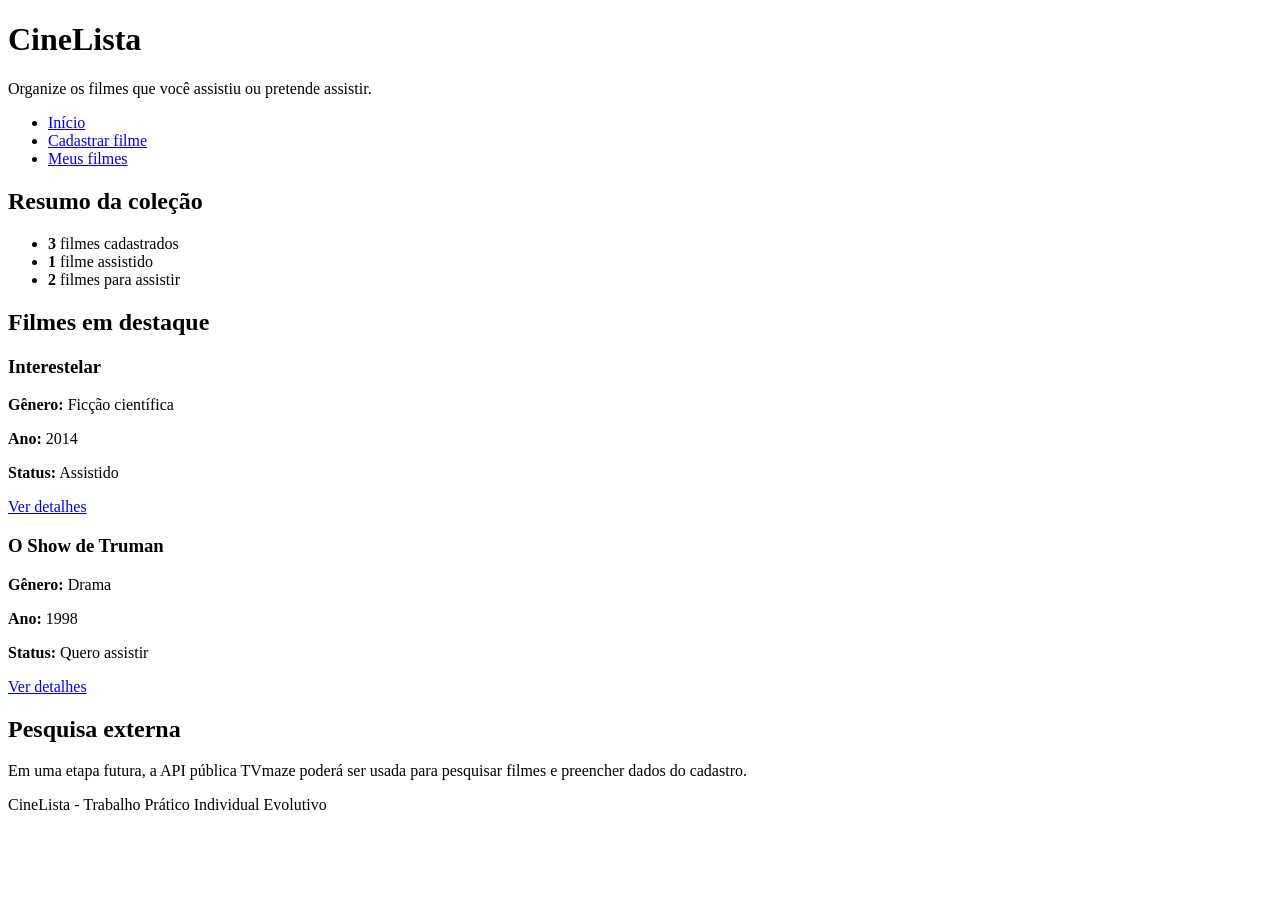
==== index.html @ a992fc0c "feat: cria estrutura inicial e pagina principal" ====
<!DOCTYPE html>
<html lang="pt-BR">
<head>
  <meta charset="UTF-8">
  <meta name="viewport" content="width=device-width, initial-scale=1.0">
  <meta name="description" content="Sistema pessoal para organizar filmes assistidos e filmes que o usuário pretende assistir.">
  <title>CineLista | Início</title>
</head>
<body>
  <header>
    <h1>CineLista</h1>
    <p>Organize os filmes que você assistiu ou pretende assistir.</p>

    <nav aria-label="Navegação principal">
      <ul>
        <li><a href="index.html">Início</a></li>
        <li><a href="pages/cadastro.html">Cadastrar filme</a></li>
        <li><a href="pages/filmes.html">Meus filmes</a></li>
      </ul>
    </nav>
  </header>

  <main>
    <section aria-labelledby="resumo-titulo">
      <h2 id="resumo-titulo">Resumo da coleção</h2>
      <ul>
        <li><strong>3</strong> filmes cadastrados</li>
        <li><strong>1</strong> filme assistido</li>
        <li><strong>2</strong> filmes para assistir</li>
      </ul>
    </section>

    <section aria-labelledby="destaques-titulo">
      <h2 id="destaques-titulo">Filmes em destaque</h2>

      <article>
        <h3>Interestelar</h3>
        <p><strong>Gênero:</strong> Ficção científica</p>
        <p><strong>Ano:</strong> 2014</p>
        <p><strong>Status:</strong> Assistido</p>
        <a href="pages/detalhes.html">Ver detalhes</a>
      </article>

      <article>
        <h3>O Show de Truman</h3>
        <p><strong>Gênero:</strong> Drama</p>
        <p><strong>Ano:</strong> 1998</p>
        <p><strong>Status:</strong> Quero assistir</p>
        <a href="pages/detalhes.html">Ver detalhes</a>
      </article>
    </section>

    <aside aria-labelledby="api-titulo">
      <h2 id="api-titulo">Pesquisa externa</h2>
      <p>Em uma etapa futura, a API pública TVmaze poderá ser usada para pesquisar filmes e preencher dados do cadastro.</p>
    </aside>
  </main>

  <footer>
    <p>CineLista - Trabalho Prático Individual Evolutivo</p>
  </footer>
</body>
</html>
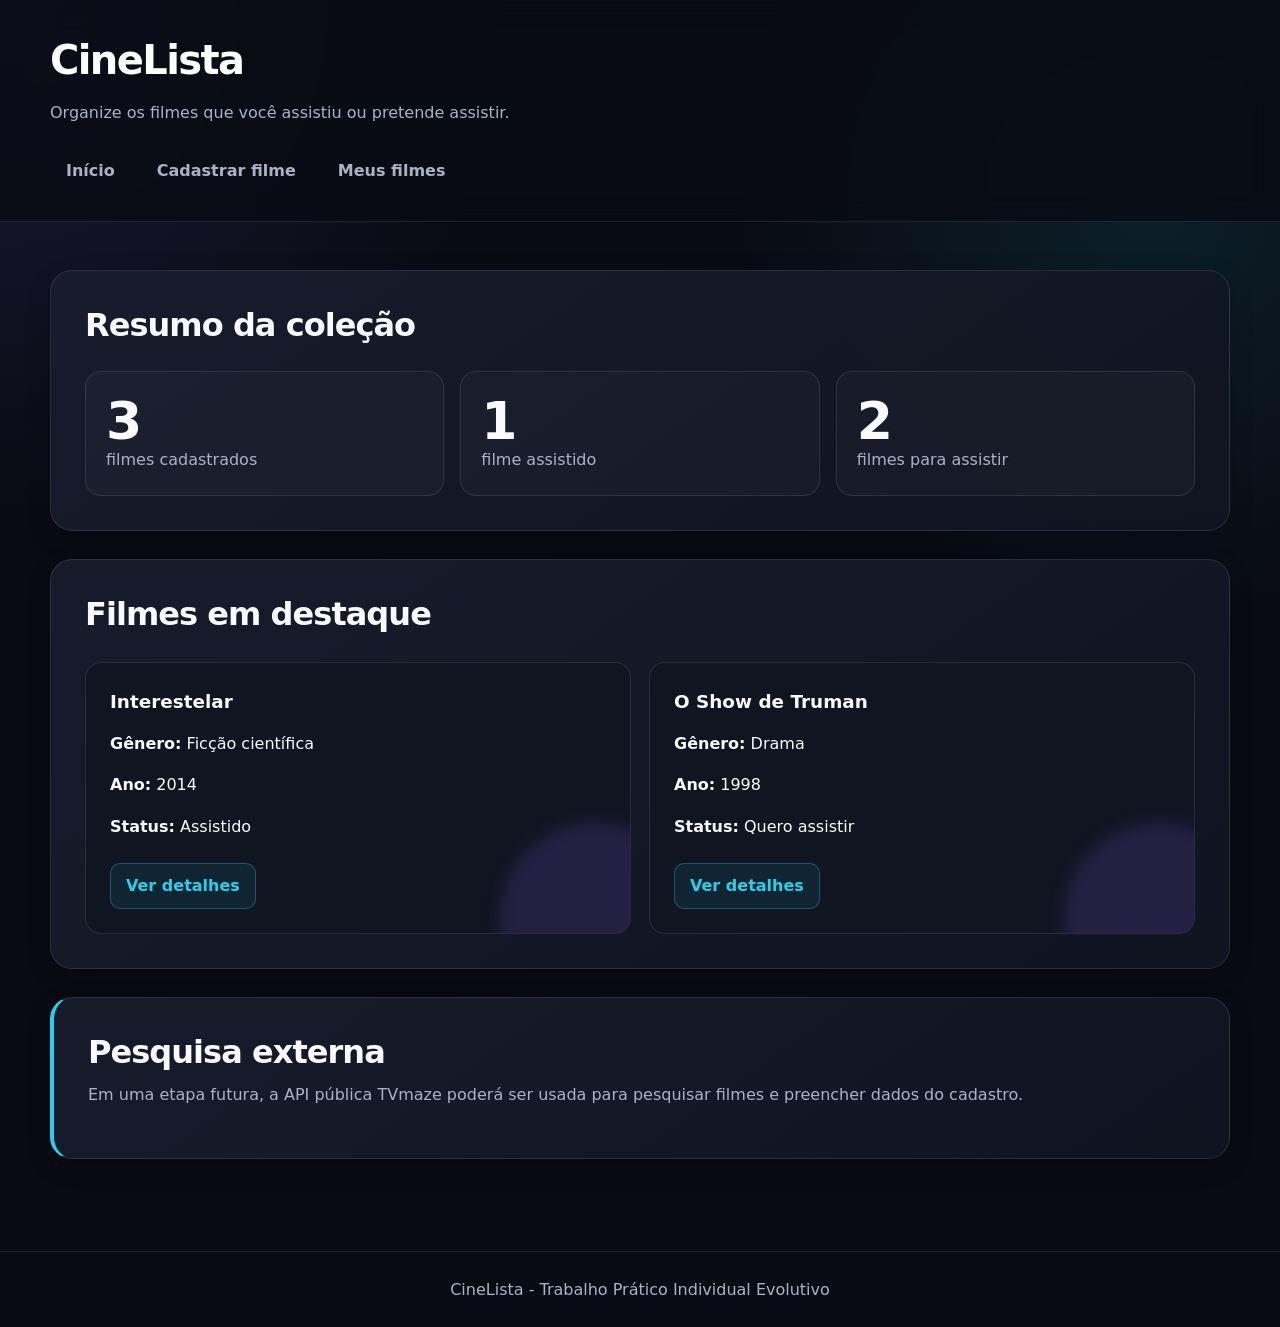
==== commit 52504638: "style: adiciona as estilizações da página inicial" ====
--- a/index.html
+++ b/index.html
@@ -4,6 +4,7 @@
   <meta charset="UTF-8">
   <meta name="viewport" content="width=device-width, initial-scale=1.0">
   <meta name="description" content="Sistema pessoal para organizar filmes assistidos e filmes que o usuário pretende assistir.">
+  <link rel="stylesheet" href="assets/css/index.css">
   <title>CineLista | Início</title>
 </head>
 <body>
@@ -14,8 +15,8 @@
     <nav aria-label="Navegação principal">
       <ul>
         <li><a href="index.html">Início</a></li>
-        <li><a href="pages/cadastro.html">Cadastrar filme</a></li>
-        <li><a href="pages/filmes.html">Meus filmes</a></li>
+        <li><a href="cadastro.html">Cadastrar filme</a></li>
+        <li><a href="filmes.html">Meus filmes</a></li>
       </ul>
     </nav>
   </header>
@@ -46,7 +47,7 @@
         <p><strong>Gênero:</strong> Drama</p>
         <p><strong>Ano:</strong> 1998</p>
         <p><strong>Status:</strong> Quero assistir</p>
-        <a href="pages/detalhes.html">Ver detalhes</a>
+        <a href="detalhes.html">Ver detalhes</a>
       </article>
     </section>
 
--- a/assets/css/index.css
+++ b/assets/css/index.css
@@ -0,0 +1,672 @@
+:root {
+  --color-bg: #090b13;
+  --color-surface: #111522;
+  --color-surface-soft: #181d2d;
+  --color-surface-hover: #20263a;
+  --color-primary: #8b5cf6;
+  --color-primary-hover: #7c3aed;
+  --color-secondary: #22d3ee;
+  --color-text: #f8fafc;
+  --color-text-soft: #aab3c5;
+  --color-border: rgba(255, 255, 255, 0.10);
+  --color-danger: #f43f5e;
+  --color-danger-hover: #e11d48;
+  --color-success: #34d399;
+  --shadow-sm: 0 8px 24px rgba(0, 0, 0, 0.18);
+  --shadow-md: 0 18px 45px rgba(0, 0, 0, 0.28);
+  --radius-sm: 10px;
+  --radius-md: 16px;
+  --radius-lg: 22px;
+  --container: 1180px;
+  --transition: 180ms ease;
+}
+
+* {
+  box-sizing: border-box;
+}
+
+html {
+  scroll-behavior: smooth;
+  color-scheme: dark;
+}
+
+body {
+  min-height: 100vh;
+  margin: 0;
+  display: flex;
+  flex-direction: column;
+  overflow-x: hidden;
+  font-family: 'Inter', system-ui, -apple-system, BlinkMacSystemFont, 'Segoe UI', sans-serif;
+  color: var(--color-text);
+  background:
+    radial-gradient(circle at top left, rgba(139, 92, 246, 0.16), transparent 32rem),
+    radial-gradient(circle at 90% 15%, rgba(34, 211, 238, 0.10), transparent 26rem),
+    var(--color-bg);
+  line-height: 1.6;
+}
+
+::selection {
+  color: #fff;
+  background: var(--color-primary);
+}
+
+a {
+  color: var(--color-secondary);
+  text-decoration: none;
+  transition: color var(--transition), background-color var(--transition), transform var(--transition);
+}
+
+a:hover {
+  color: #a5f3fc;
+}
+
+button,
+input,
+select,
+textarea {
+  font: inherit;
+}
+
+button,
+a {
+  -webkit-tap-highlight-color: transparent;
+}
+
+body > header {
+  padding: 28px max(24px, calc((100% - var(--container)) / 2));
+  border-bottom: 1px solid var(--color-border);
+  background: rgba(9, 11, 19, 0.82);
+  backdrop-filter: blur(16px);
+}
+
+body > header h1 {
+  margin: 0;
+  font-size: clamp(1.75rem, 4vw, 2.5rem);
+  font-weight: 800;
+  letter-spacing: -0.04em;
+  background: linear-gradient(135deg, #fff 20%, #c4b5fd 68%, #67e8f9);
+  -webkit-background-clip: text;
+  background-clip: text;
+  color: transparent;
+}
+
+body > header > p {
+  max-width: 650px;
+  margin: 8px 0 0;
+  color: var(--color-text-soft);
+}
+
+nav {
+  margin-top: 22px;
+}
+
+nav ul {
+  display: flex;
+  flex-wrap: wrap;
+  gap: 10px;
+  margin: 0;
+  padding: 0;
+  list-style: none;
+}
+
+nav a {
+  display: inline-flex;
+  align-items: center;
+  min-height: 42px;
+  padding: 9px 15px;
+  border: 1px solid transparent;
+  border-radius: 999px;
+  color: var(--color-text-soft);
+  font-weight: 600;
+}
+
+nav a:hover,
+nav a:focus-visible {
+  color: var(--color-text);
+  border-color: var(--color-border);
+  background: var(--color-surface-soft);
+  outline: none;
+  transform: translateY(-1px);
+}
+
+main {
+  width: min(calc(100% - 48px), var(--container));
+  margin: 0 auto;
+  padding: 48px 0 64px;
+  flex: 1;
+}
+
+main > section,
+main > article,
+main > aside {
+  margin-bottom: 28px;
+  padding: clamp(22px, 4vw, 34px);
+  border: 1px solid var(--color-border);
+  border-radius: var(--radius-lg);
+  background: linear-gradient(145deg, rgba(24, 29, 45, 0.94), rgba(17, 21, 34, 0.94));
+  box-shadow: var(--shadow-sm);
+}
+
+main > section:hover,
+main > article:hover {
+  border-color: rgba(139, 92, 246, 0.28);
+}
+
+h2,
+h3,
+p {
+  margin-top: 0;
+}
+
+h2 {
+  margin-bottom: 10px;
+  font-size: clamp(1.35rem, 3vw, 2rem);
+  line-height: 1.25;
+  letter-spacing: -0.03em;
+}
+
+h3 {
+  margin-bottom: 14px;
+  font-size: 1.15rem;
+}
+
+section > p,
+article header p,
+aside p {
+  color: var(--color-text-soft);
+}
+
+/* Página inicial */
+section[aria-labelledby='resumo-titulo'] ul {
+  display: grid;
+  grid-template-columns: repeat(3, minmax(0, 1fr));
+  gap: 16px;
+  margin: 26px 0 0;
+  padding: 0;
+  list-style: none;
+}
+
+section[aria-labelledby='resumo-titulo'] li {
+  min-height: 125px;
+  display: flex;
+  flex-direction: column;
+  justify-content: center;
+  padding: 20px;
+  border: 1px solid var(--color-border);
+  border-radius: var(--radius-md);
+  color: var(--color-text-soft);
+  background: rgba(255, 255, 255, 0.025);
+}
+
+section[aria-labelledby='resumo-titulo'] strong {
+  display: block;
+  font-size: clamp(2rem, 5vw, 3.25rem);
+  line-height: 1;
+  color: var(--color-text);
+}
+
+section[aria-labelledby='destaques-titulo'] {
+  display: grid;
+  grid-template-columns: repeat(2, minmax(0, 1fr));
+  gap: 18px;
+}
+
+section[aria-labelledby='destaques-titulo'] > h2 {
+  grid-column: 1 / -1;
+}
+
+section[aria-labelledby='destaques-titulo'] article {
+  position: relative;
+  min-height: 250px;
+  padding: 24px;
+  overflow: hidden;
+  border: 1px solid var(--color-border);
+  border-radius: var(--radius-md);
+  background: var(--color-surface);
+}
+
+section[aria-labelledby='destaques-titulo'] article::after {
+  content: '';
+  position: absolute;
+  right: -60px;
+  bottom: -80px;
+  width: 190px;
+  height: 190px;
+  border-radius: 50%;
+  background: rgba(139, 92, 246, 0.16);
+  filter: blur(8px);
+}
+
+section[aria-labelledby='destaques-titulo'] article > * {
+  position: relative;
+  z-index: 1;
+}
+
+section[aria-labelledby='destaques-titulo'] article a,
+main > article > p:last-child a {
+  display: inline-flex;
+  align-items: center;
+  justify-content: center;
+  min-height: 42px;
+  margin-top: 8px;
+  padding: 9px 15px;
+  border: 1px solid rgba(34, 211, 238, 0.3);
+  border-radius: var(--radius-sm);
+  font-weight: 700;
+  background: rgba(34, 211, 238, 0.08);
+}
+
+aside {
+  border-left: 4px solid var(--color-secondary) !important;
+}
+
+/* Formulários */
+form {
+  margin-top: 26px;
+}
+
+form p {
+  margin-bottom: 20px;
+}
+
+label {
+  display: inline-block;
+  margin-bottom: 8px;
+  color: var(--color-text);
+  font-size: 0.92rem;
+  font-weight: 700;
+}
+
+input,
+select,
+textarea {
+  width: 100%;
+  min-height: 48px;
+  padding: 11px 14px;
+  border: 1px solid var(--color-border);
+  border-radius: var(--radius-sm);
+  outline: none;
+  color: var(--color-text);
+  background: var(--color-bg);
+  transition: border-color var(--transition), box-shadow var(--transition), background-color var(--transition);
+}
+
+textarea {
+  min-height: 135px;
+  resize: vertical;
+}
+
+input::placeholder,
+textarea::placeholder {
+  color: #697386;
+}
+
+input:hover,
+select:hover,
+textarea:hover {
+  border-color: rgba(255, 255, 255, 0.2);
+}
+
+input:focus,
+select:focus,
+textarea:focus {
+  border-color: var(--color-primary);
+  box-shadow: 0 0 0 4px rgba(139, 92, 246, 0.13);
+  background: #0c0f19;
+}
+
+input:invalid:not(:placeholder-shown) {
+  border-color: var(--color-danger);
+}
+
+button {
+  min-height: 44px;
+  padding: 10px 17px;
+  border: 1px solid transparent;
+  border-radius: var(--radius-sm);
+  cursor: pointer;
+  color: #fff;
+  font-weight: 700;
+  background: var(--color-primary);
+  transition: background-color var(--transition), border-color var(--transition), transform var(--transition), box-shadow var(--transition);
+}
+
+button:hover {
+  background: var(--color-primary-hover);
+  box-shadow: 0 10px 24px rgba(124, 58, 237, 0.23);
+  transform: translateY(-1px);
+}
+
+button:active {
+  transform: translateY(0);
+}
+
+button:focus-visible,
+a:focus-visible {
+  outline: 3px solid rgba(34, 211, 238, 0.45);
+  outline-offset: 3px;
+}
+
+button[type='reset'] {
+  margin-left: 8px;
+  border-color: var(--color-border);
+  color: var(--color-text-soft);
+  background: transparent;
+}
+
+button[type='reset']:hover {
+  color: var(--color-text);
+  background: var(--color-surface-hover);
+  box-shadow: none;
+}
+
+/* Consulta de filmes */
+section[aria-labelledby='consulta-titulo'] form {
+  display: grid;
+  grid-template-columns: 2fr 1fr 1fr;
+  gap: 16px;
+  align-items: end;
+}
+
+section[aria-labelledby='consulta-titulo'] form p {
+  margin: 0;
+}
+
+section[aria-labelledby='consulta-titulo'] form p:first-child {
+  display: grid;
+  grid-template-columns: 1fr auto;
+  column-gap: 10px;
+}
+
+section[aria-labelledby='consulta-titulo'] form p:first-child label,
+section[aria-labelledby='consulta-titulo'] form p:first-child br {
+  grid-column: 1 / -1;
+}
+
+/* Tabela */
+section[aria-labelledby='lista-titulo'] {
+  overflow-x: auto;
+}
+
+table {
+  width: 100%;
+  min-width: 850px;
+  margin-top: 20px;
+  overflow: hidden;
+  border-collapse: separate;
+  border-spacing: 0;
+  border: 1px solid var(--color-border);
+  border-radius: var(--radius-md);
+  background: var(--color-surface);
+}
+
+caption {
+  position: absolute;
+  width: 1px;
+  height: 1px;
+  padding: 0;
+  margin: -1px;
+  overflow: hidden;
+  clip: rect(0, 0, 0, 0);
+  white-space: nowrap;
+  border: 0;
+}
+
+th,
+td {
+  padding: 15px 16px;
+  text-align: left;
+  border-bottom: 1px solid var(--color-border);
+  vertical-align: middle;
+}
+
+th {
+  color: #d8deea;
+  font-size: 0.79rem;
+  letter-spacing: 0.06em;
+  text-transform: uppercase;
+  background: rgba(255, 255, 255, 0.035);
+}
+
+tbody tr:last-child td {
+  border-bottom: 0;
+}
+
+tbody tr {
+  transition: background-color var(--transition);
+}
+
+tbody tr:hover {
+  background: rgba(139, 92, 246, 0.06);
+}
+
+td:last-child {
+  white-space: nowrap;
+}
+
+td a,
+td button {
+  margin: 3px 4px 3px 0;
+}
+
+td a {
+  display: inline-flex;
+  min-height: 36px;
+  align-items: center;
+  padding: 6px 10px;
+  border: 1px solid var(--color-border);
+  border-radius: 8px;
+  font-size: 0.84rem;
+  font-weight: 700;
+}
+
+td button {
+  min-height: 36px;
+  padding: 6px 10px;
+  font-size: 0.84rem;
+}
+
+td button:last-child,
+main > article > p:last-child button:nth-of-type(2) {
+  border-color: rgba(244, 63, 94, 0.3);
+  background: rgba(244, 63, 94, 0.12);
+  color: #fb7185;
+}
+
+td button:last-child:hover,
+main > article > p:last-child button:nth-of-type(2):hover {
+  color: #fff;
+  background: var(--color-danger-hover);
+}
+
+/* Página de detalhes */
+main > article > header {
+  margin: -34px -34px 28px;
+  padding: 34px;
+  border-bottom: 1px solid var(--color-border);
+  border-radius: var(--radius-lg) var(--radius-lg) 0 0;
+  background: linear-gradient(135deg, rgba(139, 92, 246, 0.14), rgba(34, 211, 238, 0.05));
+}
+
+dl {
+  display: grid;
+  grid-template-columns: minmax(140px, 0.35fr) 1fr;
+  margin: 0;
+  border: 1px solid var(--color-border);
+  border-radius: var(--radius-md);
+  overflow: hidden;
+}
+
+dt,
+dd {
+  margin: 0;
+  padding: 16px 18px;
+  border-bottom: 1px solid var(--color-border);
+}
+
+dt {
+  color: var(--color-text-soft);
+  font-weight: 700;
+  background: rgba(255, 255, 255, 0.025);
+}
+
+dd {
+  color: var(--color-text);
+}
+
+dt:last-of-type,
+dd:last-of-type {
+  border-bottom: 0;
+}
+
+main > article > p:last-child {
+  display: flex;
+  flex-wrap: wrap;
+  gap: 10px;
+  align-items: center;
+  margin: 28px 0 0;
+}
+
+main > article > p:last-child a {
+  margin: 0;
+}
+
+/* Rodapé */
+body > footer {
+  padding: 25px max(24px, calc((100% - var(--container)) / 2));
+  border-top: 1px solid var(--color-border);
+  color: var(--color-text-soft);
+  text-align: center;
+  background: rgba(9, 11, 19, 0.65);
+}
+
+body > footer p {
+  margin: 0;
+}
+
+/* Classes prontas para futura integração com JavaScript */
+.is-hidden {
+  display: none !important;
+}
+
+.is-loading {
+  pointer-events: none;
+  opacity: 0.55;
+}
+
+.is-disabled,
+button:disabled {
+  cursor: not-allowed;
+  opacity: 0.5;
+  transform: none;
+}
+
+.message,
+[data-message] {
+  margin: 16px 0;
+  padding: 12px 14px;
+  border: 1px solid var(--color-border);
+  border-radius: var(--radius-sm);
+  color: var(--color-text-soft);
+  background: var(--color-surface-soft);
+}
+
+.message--success {
+  border-color: rgba(52, 211, 153, 0.35);
+  color: #6ee7b7;
+}
+
+.message--error {
+  border-color: rgba(244, 63, 94, 0.35);
+  color: #fb7185;
+}
+
+@media (max-width: 860px) {
+  section[aria-labelledby='resumo-titulo'] ul,
+  section[aria-labelledby='destaques-titulo'] {
+    grid-template-columns: 1fr;
+  }
+
+  section[aria-labelledby='consulta-titulo'] form {
+    grid-template-columns: 1fr 1fr;
+  }
+
+  section[aria-labelledby='consulta-titulo'] form p:first-child {
+    grid-column: 1 / -1;
+  }
+}
+
+@media (max-width: 600px) {
+  body > header {
+    padding-top: 22px;
+    padding-bottom: 22px;
+  }
+
+  nav ul {
+    display: grid;
+    grid-template-columns: 1fr;
+  }
+
+  nav a {
+    width: 100%;
+    justify-content: center;
+    border-color: var(--color-border);
+    background: var(--color-surface);
+  }
+
+  main {
+    width: min(calc(100% - 28px), var(--container));
+    padding-top: 28px;
+  }
+
+  main > section,
+  main > article,
+  main > aside {
+    padding: 19px;
+    border-radius: var(--radius-md);
+  }
+
+  section[aria-labelledby='consulta-titulo'] form {
+    grid-template-columns: 1fr;
+  }
+
+  section[aria-labelledby='consulta-titulo'] form p:first-child {
+    grid-column: auto;
+    grid-template-columns: 1fr;
+  }
+
+  section[aria-labelledby='consulta-titulo'] form p:first-child button {
+    margin-top: 10px;
+  }
+
+  button[type='reset'] {
+    margin: 10px 0 0;
+  }
+
+  main > article > header {
+    margin: -19px -19px 22px;
+    padding: 24px 19px;
+  }
+
+  dl {
+    grid-template-columns: 1fr;
+  }
+
+  dt {
+    padding-bottom: 5px;
+    border-bottom: 0;
+  }
+
+  dd {
+    padding-top: 5px;
+  }
+}
+
+@media (prefers-reduced-motion: reduce) {
+  *,
+  *::before,
+  *::after {
+    scroll-behavior: auto !important;
+    transition-duration: 0.01ms !important;
+  }
+}
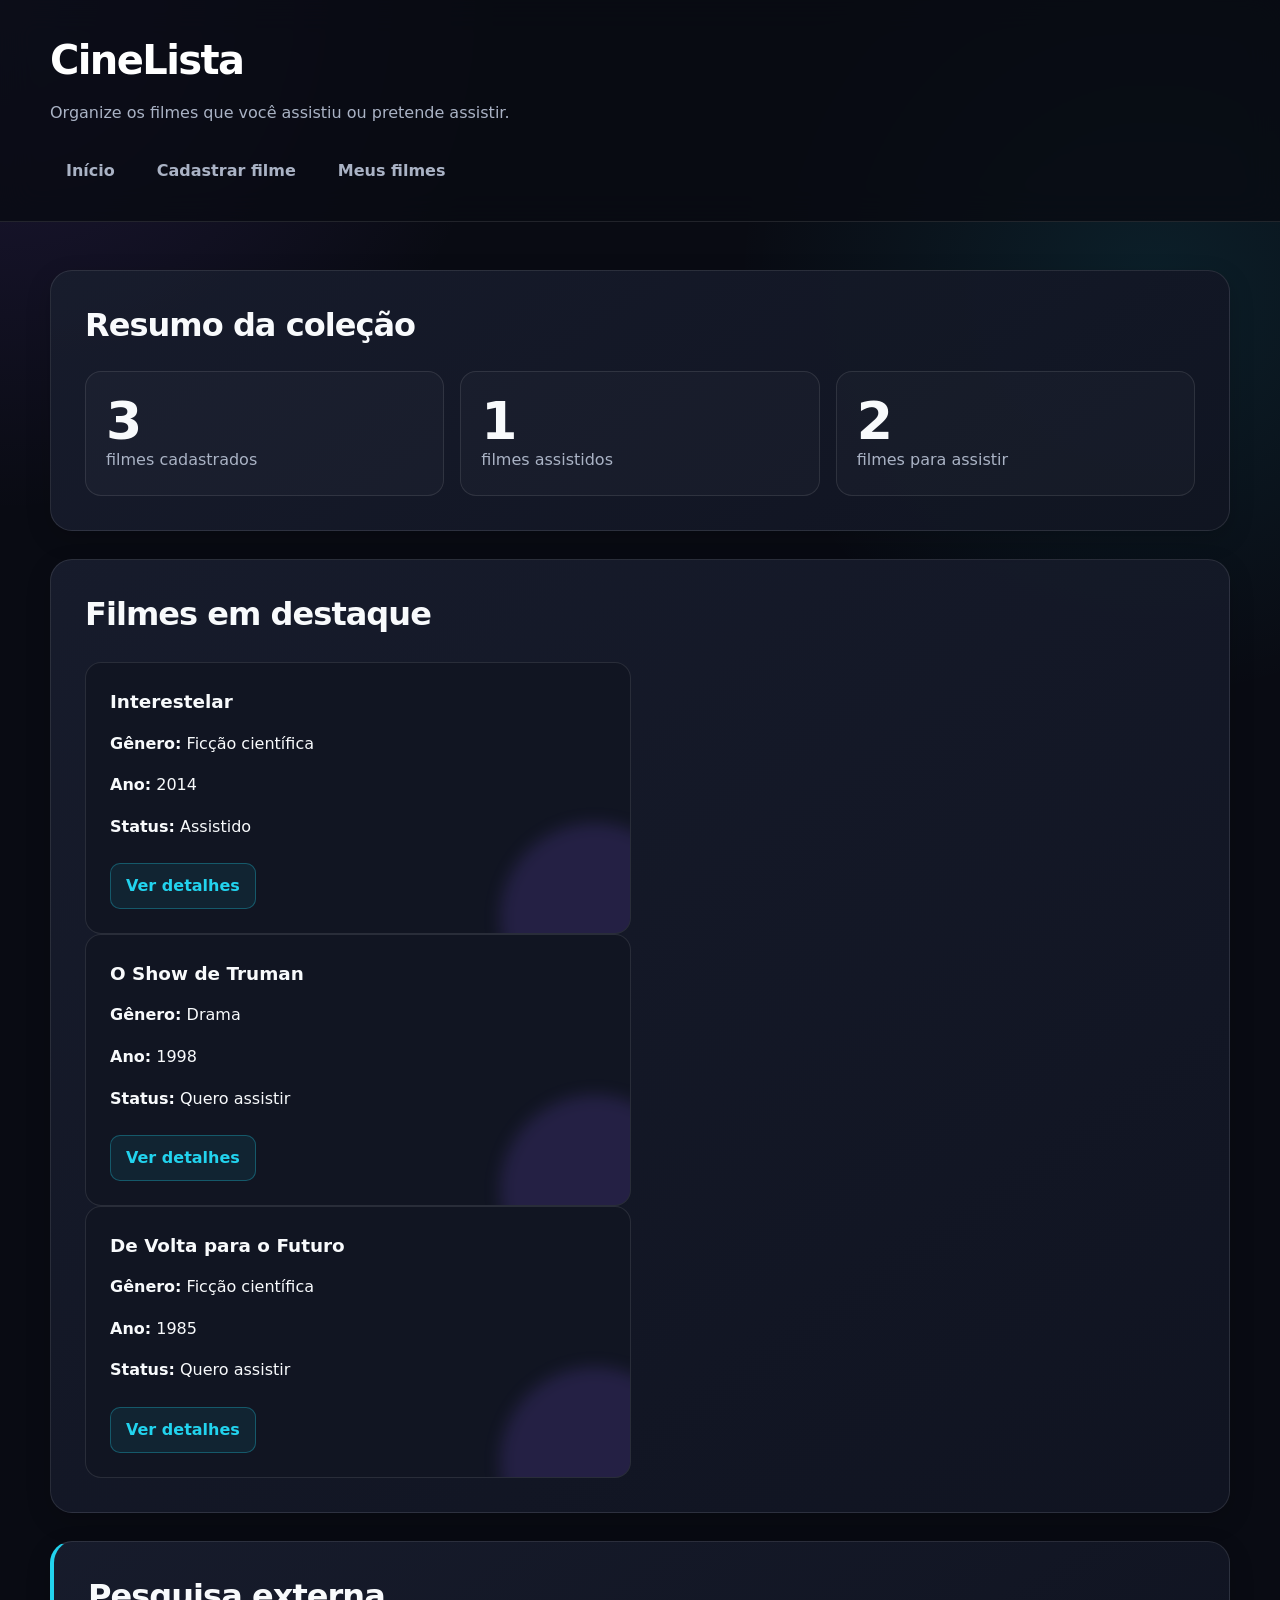
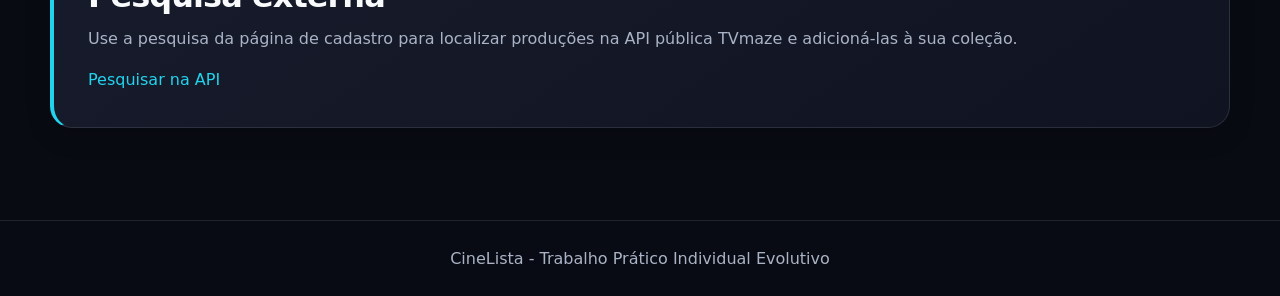
==== commit cf16ecab: "fix: corrige o código da página principal para funcionar com javascript" ====
--- a/index.html
+++ b/index.html
@@ -1,64 +1,17 @@
 <!DOCTYPE html>
 <html lang="pt-BR">
 <head>
-  <meta charset="UTF-8">
-  <meta name="viewport" content="width=device-width, initial-scale=1.0">
+  <meta charset="UTF-8"><meta name="viewport" content="width=device-width, initial-scale=1.0">
   <meta name="description" content="Sistema pessoal para organizar filmes assistidos e filmes que o usuário pretende assistir.">
-  <link rel="stylesheet" href="assets/css/index.css">
-  <title>CineLista | Início</title>
+  <link rel="stylesheet" href="assets/css/index.css"><title>CineLista | Início</title>
 </head>
 <body>
-  <header>
-    <h1>CineLista</h1>
-    <p>Organize os filmes que você assistiu ou pretende assistir.</p>
-
-    <nav aria-label="Navegação principal">
-      <ul>
-        <li><a href="index.html">Início</a></li>
-        <li><a href="cadastro.html">Cadastrar filme</a></li>
-        <li><a href="filmes.html">Meus filmes</a></li>
-      </ul>
-    </nav>
-  </header>
-
-  <main>
-    <section aria-labelledby="resumo-titulo">
-      <h2 id="resumo-titulo">Resumo da coleção</h2>
-      <ul>
-        <li><strong>3</strong> filmes cadastrados</li>
-        <li><strong>1</strong> filme assistido</li>
-        <li><strong>2</strong> filmes para assistir</li>
-      </ul>
-    </section>
-
-    <section aria-labelledby="destaques-titulo">
-      <h2 id="destaques-titulo">Filmes em destaque</h2>
-
-      <article>
-        <h3>Interestelar</h3>
-        <p><strong>Gênero:</strong> Ficção científica</p>
-        <p><strong>Ano:</strong> 2014</p>
-        <p><strong>Status:</strong> Assistido</p>
-        <a href="pages/detalhes.html">Ver detalhes</a>
-      </article>
-
-      <article>
-        <h3>O Show de Truman</h3>
-        <p><strong>Gênero:</strong> Drama</p>
-        <p><strong>Ano:</strong> 1998</p>
-        <p><strong>Status:</strong> Quero assistir</p>
-        <a href="detalhes.html">Ver detalhes</a>
-      </article>
-    </section>
-
-    <aside aria-labelledby="api-titulo">
-      <h2 id="api-titulo">Pesquisa externa</h2>
-      <p>Em uma etapa futura, a API pública TVmaze poderá ser usada para pesquisar filmes e preencher dados do cadastro.</p>
-    </aside>
-  </main>
-
-  <footer>
-    <p>CineLista - Trabalho Prático Individual Evolutivo</p>
-  </footer>
-</body>
-</html>
+<header><h1>CineLista</h1><p>Organize os filmes que você assistiu ou pretende assistir.</p><nav aria-label="Navegação principal"><ul><li><a href="index.html">Início</a></li><li><a href="cadastro.html">Cadastrar filme</a></li><li><a href="filmes.html">Meus filmes</a></li></ul></nav></header>
+<main>
+  <section aria-labelledby="resumo-titulo"><h2 id="resumo-titulo">Resumo da coleção</h2><ul id="resumo-colecao"></ul></section>
+  <section aria-labelledby="destaques-titulo"><h2 id="destaques-titulo">Filmes em destaque</h2><div id="destaques"></div></section>
+  <aside aria-labelledby="api-titulo"><h2 id="api-titulo">Pesquisa externa</h2><p>Use a pesquisa da página de cadastro para localizar produções na API pública TVmaze e adicioná-las à sua coleção.</p><a href="cadastro.html#pesquisa-api">Pesquisar na API</a></aside>
+</main>
+<footer><p>CineLista - Trabalho Prático Individual Evolutivo</p></footer>
+<script src="assets/js/index.js"></script>
+</body></html>
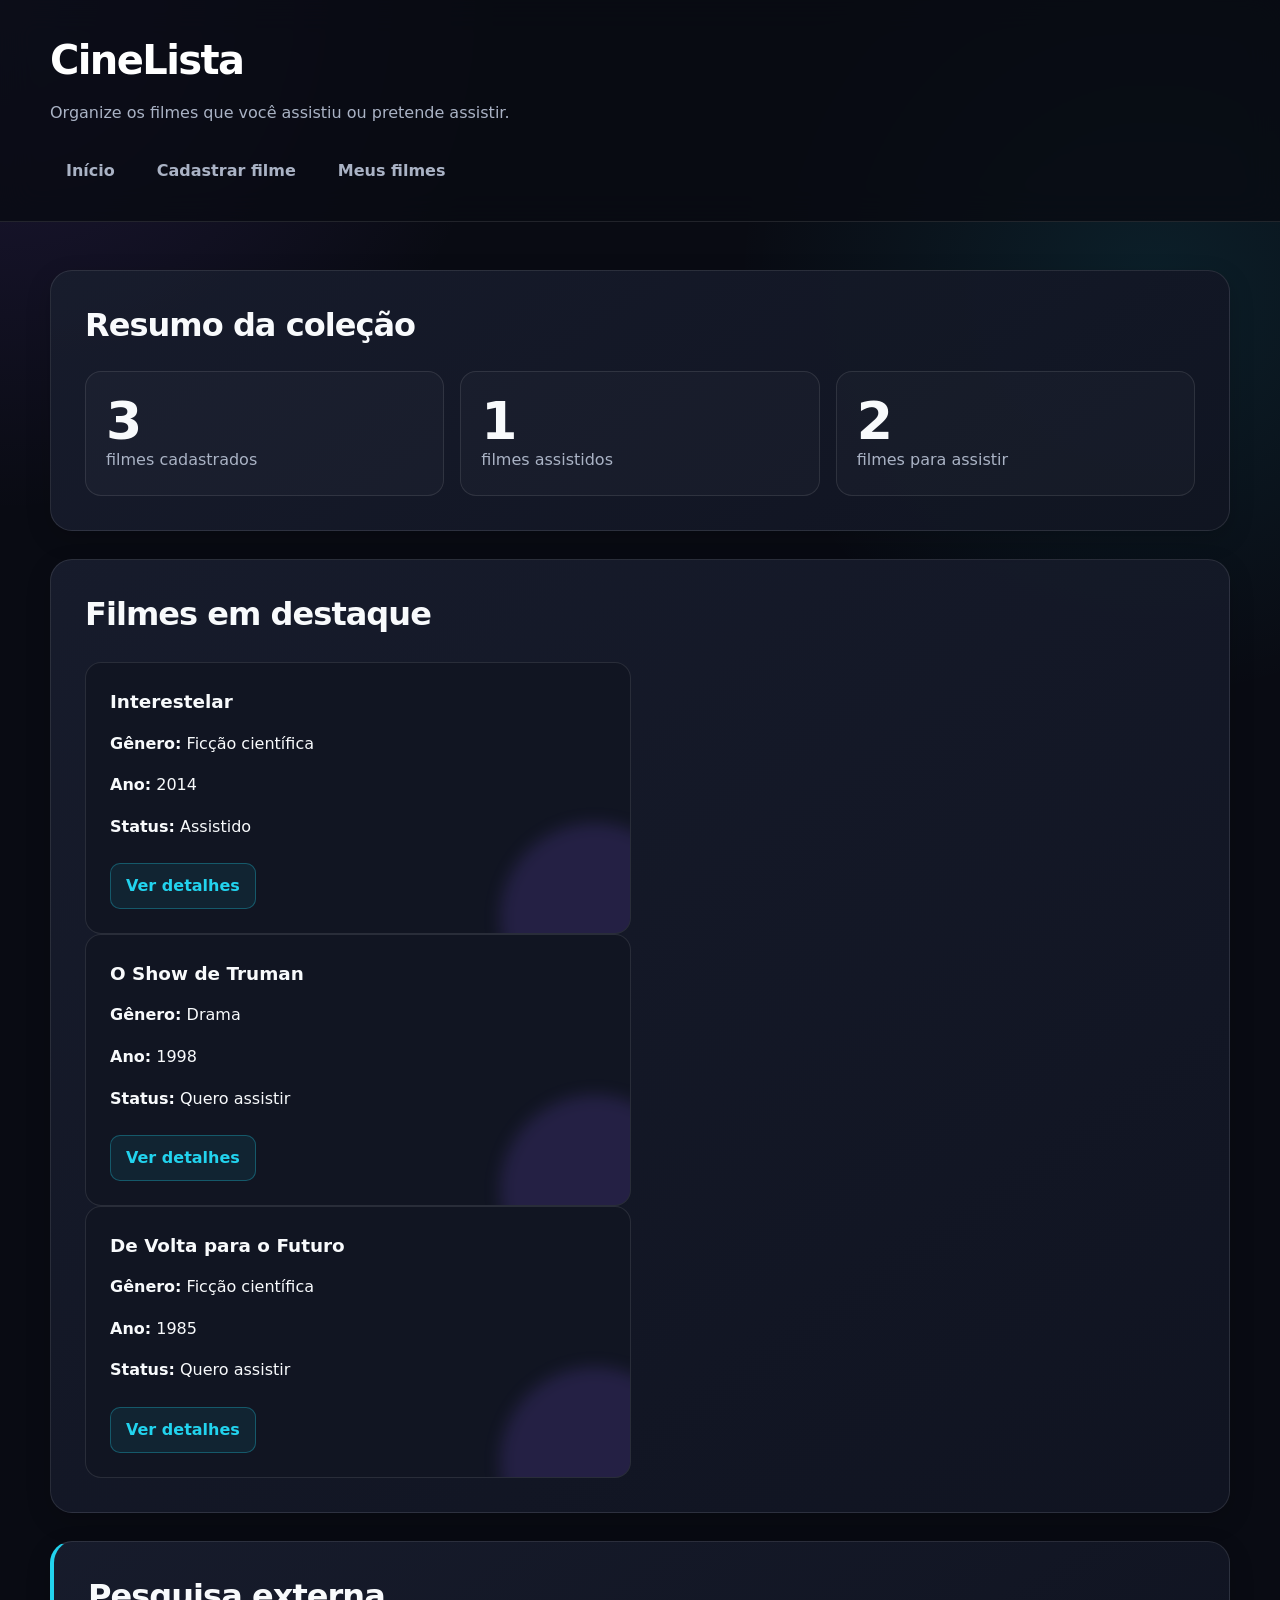
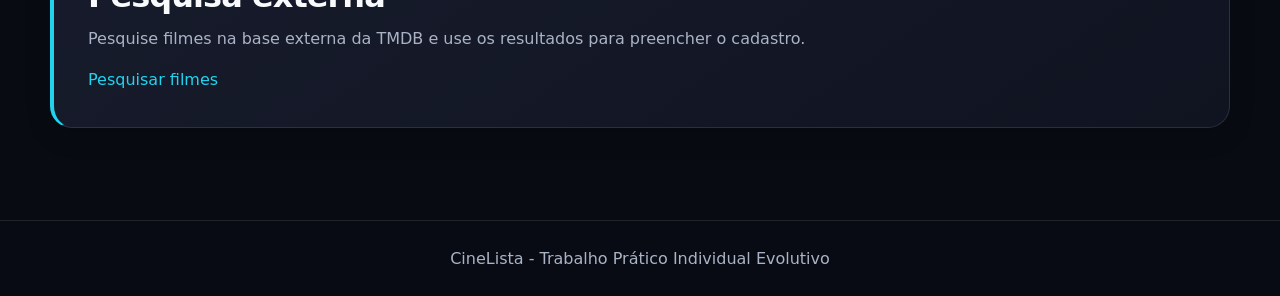
==== commit a3bd8be2: "fix: corrige o código do index pra funcionar com a nova api" ====
--- a/index.html
+++ b/index.html
@@ -10,7 +10,18 @@
 <main>
   <section aria-labelledby="resumo-titulo"><h2 id="resumo-titulo">Resumo da coleção</h2><ul id="resumo-colecao"></ul></section>
   <section aria-labelledby="destaques-titulo"><h2 id="destaques-titulo">Filmes em destaque</h2><div id="destaques"></div></section>
-  <aside aria-labelledby="api-titulo"><h2 id="api-titulo">Pesquisa externa</h2><p>Use a pesquisa da página de cadastro para localizar produções na API pública TVmaze e adicioná-las à sua coleção.</p><a href="cadastro.html#pesquisa-api">Pesquisar na API</a></aside>
+  <aside aria-labelledby="api-titulo">
+    <h2 id="api-titulo">Pesquisa externa</h2>
+
+    <p>
+      Pesquise filmes na base externa da TMDB e use os
+      resultados para preencher o cadastro.
+    </p>
+
+    <a href="#">
+      Pesquisar filmes
+    </a>
+  </aside>
 </main>
 <footer><p>CineLista - Trabalho Prático Individual Evolutivo</p></footer>
 <script src="assets/js/index.js"></script>
